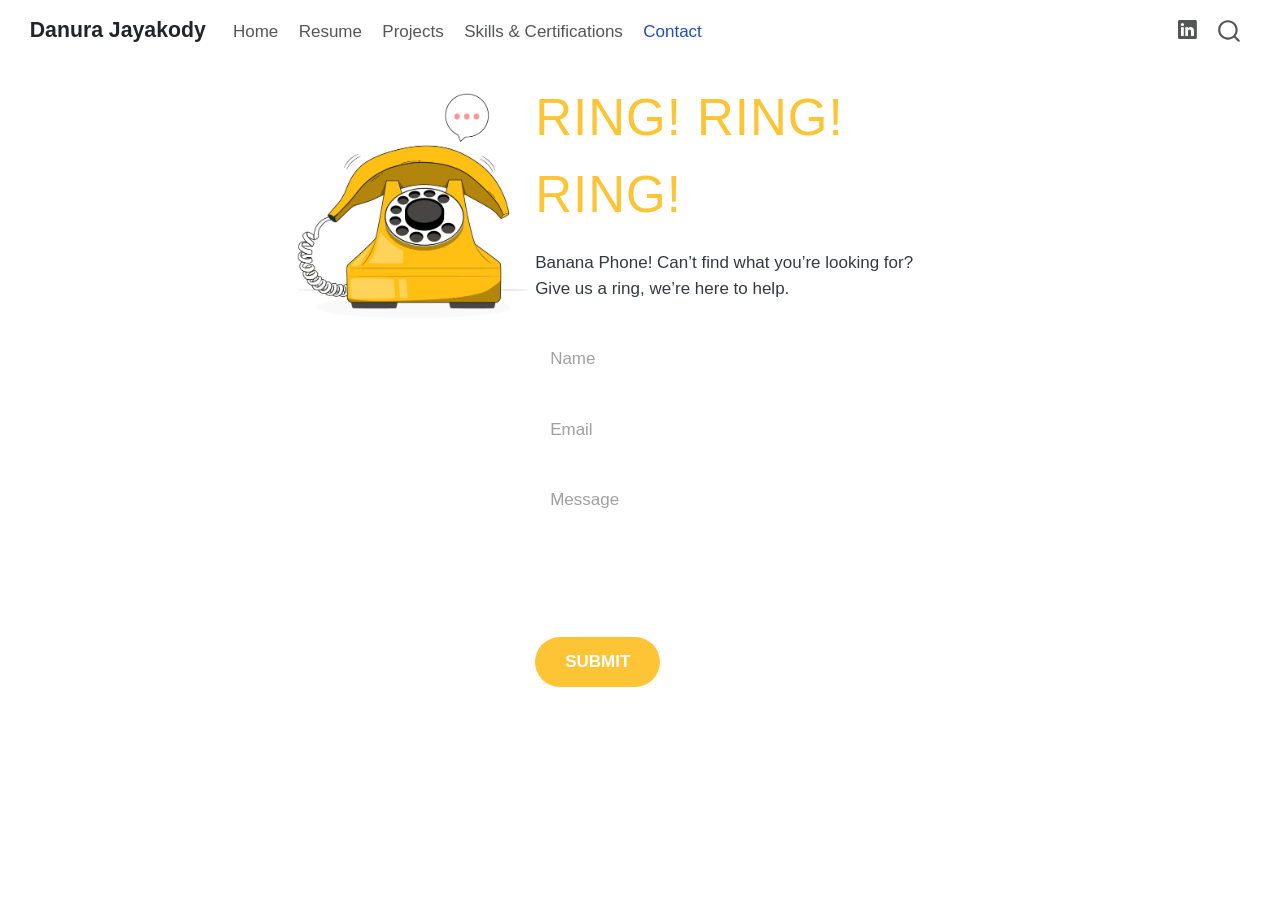
==== contact.html @ 10478c50 "Add files via upload" ====
<!DOCTYPE html>
<html xmlns="http://www.w3.org/1999/xhtml" lang="en" xml:lang="en"><head>

<meta charset="utf-8">
<meta name="generator" content="quarto-1.8.26">

<meta name="viewport" content="width=device-width, initial-scale=1.0, user-scalable=yes">


<title>contact – Danura Jayakody</title>
<style>
code{white-space: pre-wrap;}
span.smallcaps{font-variant: small-caps;}
div.columns{display: flex; gap: min(4vw, 1.5em);}
div.column{flex: auto; overflow-x: auto;}
div.hanging-indent{margin-left: 1.5em; text-indent: -1.5em;}
ul.task-list{list-style: none;}
ul.task-list li input[type="checkbox"] {
  width: 0.8em;
  margin: 0 0.8em 0.2em -1em; /* quarto-specific, see https://github.com/quarto-dev/quarto-cli/issues/4556 */ 
  vertical-align: middle;
}
</style>


<script src="site_libs/quarto-nav/quarto-nav.js"></script>
<script src="site_libs/quarto-nav/headroom.min.js"></script>
<script src="site_libs/clipboard/clipboard.min.js"></script>
<script src="site_libs/quarto-search/autocomplete.umd.js"></script>
<script src="site_libs/quarto-search/fuse.min.js"></script>
<script src="site_libs/quarto-search/quarto-search.js"></script>
<meta name="quarto:offset" content="./">
<script src="site_libs/quarto-html/quarto.js" type="module"></script>
<script src="site_libs/quarto-html/tabsets/tabsets.js" type="module"></script>
<script src="site_libs/quarto-html/axe/axe-check.js" type="module"></script>
<script src="site_libs/quarto-html/popper.min.js"></script>
<script src="site_libs/quarto-html/tippy.umd.min.js"></script>
<script src="site_libs/quarto-html/anchor.min.js"></script>
<link href="site_libs/quarto-html/tippy.css" rel="stylesheet">
<link href="site_libs/quarto-html/quarto-syntax-highlighting-587c61ba64f3a5504c4d52d930310e48.css" rel="stylesheet" id="quarto-text-highlighting-styles">
<script src="site_libs/bootstrap/bootstrap.min.js"></script>
<link href="site_libs/bootstrap/bootstrap-icons.css" rel="stylesheet">
<link href="site_libs/bootstrap/bootstrap-5b4ad623e5705c0698d39aec6f10cf02.min.css" rel="stylesheet" append-hash="true" id="quarto-bootstrap" data-mode="light">
<script id="quarto-search-options" type="application/json">{
  "location": "navbar",
  "copy-button": false,
  "collapse-after": 3,
  "panel-placement": "end",
  "type": "overlay",
  "limit": 50,
  "keyboard-shortcut": [
    "f",
    "/",
    "s"
  ],
  "show-item-context": false,
  "language": {
    "search-no-results-text": "No results",
    "search-matching-documents-text": "matching documents",
    "search-copy-link-title": "Copy link to search",
    "search-hide-matches-text": "Hide additional matches",
    "search-more-match-text": "more match in this document",
    "search-more-matches-text": "more matches in this document",
    "search-clear-button-title": "Clear",
    "search-text-placeholder": "",
    "search-detached-cancel-button-title": "Cancel",
    "search-submit-button-title": "Submit",
    "search-label": "Search"
  }
}</script>


<link rel="stylesheet" href="styles.css">
</head>

<body class="nav-fixed fullcontent quarto-light">

<div id="quarto-search-results"></div>
  <header id="quarto-header" class="headroom fixed-top">
    <nav class="navbar navbar-expand-lg " data-bs-theme="dark">
      <div class="navbar-container container-fluid">
      <div class="navbar-brand-container mx-auto">
    <a class="navbar-brand" href="./index.html">
    <span class="navbar-title">Danura Jayakody</span>
    </a>
  </div>
            <div id="quarto-search" class="" title="Search"></div>
          <button class="navbar-toggler" type="button" data-bs-toggle="collapse" data-bs-target="#navbarCollapse" aria-controls="navbarCollapse" role="menu" aria-expanded="false" aria-label="Toggle navigation" onclick="if (window.quartoToggleHeadroom) { window.quartoToggleHeadroom(); }">
  <span class="navbar-toggler-icon"></span>
</button>
          <div class="collapse navbar-collapse" id="navbarCollapse">
            <ul class="navbar-nav navbar-nav-scroll me-auto">
  <li class="nav-item">
    <a class="nav-link" href="./index.html"> 
<span class="menu-text">Home</span></a>
  </li>  
  <li class="nav-item">
    <a class="nav-link" href="./resume.html"> 
<span class="menu-text">Resume</span></a>
  </li>  
  <li class="nav-item">
    <a class="nav-link" href="./projects.html"> 
<span class="menu-text">Projects</span></a>
  </li>  
  <li class="nav-item">
    <a class="nav-link" href="./skills.html"> 
<span class="menu-text">Skills &amp; Certifications</span></a>
  </li>  
  <li class="nav-item">
    <a class="nav-link active" href="./contact.html" aria-current="page"> 
<span class="menu-text">Contact</span></a>
  </li>  
</ul>
            <ul class="navbar-nav navbar-nav-scroll ms-auto">
  <li class="nav-item compact">
    <a class="nav-link" href="https://www.linkedin.com/in/danura-jayakody/"> <i class="bi bi-linkedin" role="img" aria-label="LinkedIn">
</i> 
<span class="menu-text"></span></a>
  </li>  
</ul>
          </div> <!-- /navcollapse -->
            <div class="quarto-navbar-tools">
</div>
      </div> <!-- /container-fluid -->
    </nav>
</header>
<!-- content -->
<div id="quarto-content" class="quarto-container page-columns page-rows-contents page-layout-article page-navbar">
<!-- sidebar -->
<!-- margin-sidebar -->
    
<!-- main -->
<main class="content" id="quarto-document-content"><header id="title-block-header" class="quarto-title-block"></header>




<div class="contact-container">
<div class="columns">
<div class="column" style="width:35%;">
<p><img src="images/banana.png" class="img-fluid" alt="Banana illustration"></p>
</div><div class="column" style="width:65%;">
<div class="banana-title">
<p>RING! RING! RING!</p>
</div>
<div class="contact-subtitle">
<p>Banana Phone! Can’t find what you’re looking for?<br>
Give us a ring, we’re here to help.</p>
</div>
<form action="https://formspree.io/f/YOUR_FORM_ID" method="POST">
<input type="text" name="name" class="form-control" placeholder="Name" required=""> <input type="email" name="email" class="form-control" placeholder="Email" required="">
<textarea name="message" class="form-control" placeholder="Message" required=""></textarea>
<button type="submit" class="btn-yellow">
SUBMIT
</button>
</form>
</div>
</div>
</div>



</main> <!-- /main -->
<script id="quarto-html-after-body" type="application/javascript">
  window.document.addEventListener("DOMContentLoaded", function (event) {
    const icon = "";
    const anchorJS = new window.AnchorJS();
    anchorJS.options = {
      placement: 'right',
      icon: icon
    };
    anchorJS.add('.anchored');
    const isCodeAnnotation = (el) => {
      for (const clz of el.classList) {
        if (clz.startsWith('code-annotation-')) {                     
          return true;
        }
      }
      return false;
    }
    const onCopySuccess = function(e) {
      // button target
      const button = e.trigger;
      // don't keep focus
      button.blur();
      // flash "checked"
      button.classList.add('code-copy-button-checked');
      var currentTitle = button.getAttribute("title");
      button.setAttribute("title", "Copied!");
      let tooltip;
      if (window.bootstrap) {
        button.setAttribute("data-bs-toggle", "tooltip");
        button.setAttribute("data-bs-placement", "left");
        button.setAttribute("data-bs-title", "Copied!");
        tooltip = new bootstrap.Tooltip(button, 
          { trigger: "manual", 
            customClass: "code-copy-button-tooltip",
            offset: [0, -8]});
        tooltip.show();    
      }
      setTimeout(function() {
        if (tooltip) {
          tooltip.hide();
          button.removeAttribute("data-bs-title");
          button.removeAttribute("data-bs-toggle");
          button.removeAttribute("data-bs-placement");
        }
        button.setAttribute("title", currentTitle);
        button.classList.remove('code-copy-button-checked');
      }, 1000);
      // clear code selection
      e.clearSelection();
    }
    const getTextToCopy = function(trigger) {
      const outerScaffold = trigger.parentElement.cloneNode(true);
      const codeEl = outerScaffold.querySelector('code');
      for (const childEl of codeEl.children) {
        if (isCodeAnnotation(childEl)) {
          childEl.remove();
        }
      }
      return codeEl.innerText;
    }
    const clipboard = new window.ClipboardJS('.code-copy-button:not([data-in-quarto-modal])', {
      text: getTextToCopy
    });
    clipboard.on('success', onCopySuccess);
    if (window.document.getElementById('quarto-embedded-source-code-modal')) {
      const clipboardModal = new window.ClipboardJS('.code-copy-button[data-in-quarto-modal]', {
        text: getTextToCopy,
        container: window.document.getElementById('quarto-embedded-source-code-modal')
      });
      clipboardModal.on('success', onCopySuccess);
    }
      var localhostRegex = new RegExp(/^(?:http|https):\/\/localhost\:?[0-9]*\//);
      var mailtoRegex = new RegExp(/^mailto:/);
        var filterRegex = new RegExp('/' + window.location.host + '/');
      var isInternal = (href) => {
          return filterRegex.test(href) || localhostRegex.test(href) || mailtoRegex.test(href);
      }
      // Inspect non-navigation links and adorn them if external
     var links = window.document.querySelectorAll('a[href]:not(.nav-link):not(.navbar-brand):not(.toc-action):not(.sidebar-link):not(.sidebar-item-toggle):not(.pagination-link):not(.no-external):not([aria-hidden]):not(.dropdown-item):not(.quarto-navigation-tool):not(.about-link)');
      for (var i=0; i<links.length; i++) {
        const link = links[i];
        if (!isInternal(link.href)) {
          // undo the damage that might have been done by quarto-nav.js in the case of
          // links that we want to consider external
          if (link.dataset.originalHref !== undefined) {
            link.href = link.dataset.originalHref;
          }
        }
      }
    function tippyHover(el, contentFn, onTriggerFn, onUntriggerFn) {
      const config = {
        allowHTML: true,
        maxWidth: 500,
        delay: 100,
        arrow: false,
        appendTo: function(el) {
            return el.parentElement;
        },
        interactive: true,
        interactiveBorder: 10,
        theme: 'quarto',
        placement: 'bottom-start',
      };
      if (contentFn) {
        config.content = contentFn;
      }
      if (onTriggerFn) {
        config.onTrigger = onTriggerFn;
      }
      if (onUntriggerFn) {
        config.onUntrigger = onUntriggerFn;
      }
      window.tippy(el, config); 
    }
    const noterefs = window.document.querySelectorAll('a[role="doc-noteref"]');
    for (var i=0; i<noterefs.length; i++) {
      const ref = noterefs[i];
      tippyHover(ref, function() {
        // use id or data attribute instead here
        let href = ref.getAttribute('data-footnote-href') || ref.getAttribute('href');
        try { href = new URL(href).hash; } catch {}
        const id = href.replace(/^#\/?/, "");
        const note = window.document.getElementById(id);
        if (note) {
          return note.innerHTML;
        } else {
          return "";
        }
      });
    }
    const xrefs = window.document.querySelectorAll('a.quarto-xref');
    const processXRef = (id, note) => {
      // Strip column container classes
      const stripColumnClz = (el) => {
        el.classList.remove("page-full", "page-columns");
        if (el.children) {
          for (const child of el.children) {
            stripColumnClz(child);
          }
        }
      }
      stripColumnClz(note)
      if (id === null || id.startsWith('sec-')) {
        // Special case sections, only their first couple elements
        const container = document.createElement("div");
        if (note.children && note.children.length > 2) {
          container.appendChild(note.children[0].cloneNode(true));
          for (let i = 1; i < note.children.length; i++) {
            const child = note.children[i];
            if (child.tagName === "P" && child.innerText === "") {
              continue;
            } else {
              container.appendChild(child.cloneNode(true));
              break;
            }
          }
          if (window.Quarto?.typesetMath) {
            window.Quarto.typesetMath(container);
          }
          return container.innerHTML
        } else {
          if (window.Quarto?.typesetMath) {
            window.Quarto.typesetMath(note);
          }
          return note.innerHTML;
        }
      } else {
        // Remove any anchor links if they are present
        const anchorLink = note.querySelector('a.anchorjs-link');
        if (anchorLink) {
          anchorLink.remove();
        }
        if (window.Quarto?.typesetMath) {
          window.Quarto.typesetMath(note);
        }
        if (note.classList.contains("callout")) {
          return note.outerHTML;
        } else {
          return note.innerHTML;
        }
      }
    }
    for (var i=0; i<xrefs.length; i++) {
      const xref = xrefs[i];
      tippyHover(xref, undefined, function(instance) {
        instance.disable();
        let url = xref.getAttribute('href');
        let hash = undefined; 
        if (url.startsWith('#')) {
          hash = url;
        } else {
          try { hash = new URL(url).hash; } catch {}
        }
        if (hash) {
          const id = hash.replace(/^#\/?/, "");
          const note = window.document.getElementById(id);
          if (note !== null) {
            try {
              const html = processXRef(id, note.cloneNode(true));
              instance.setContent(html);
            } finally {
              instance.enable();
              instance.show();
            }
          } else {
            // See if we can fetch this
            fetch(url.split('#')[0])
            .then(res => res.text())
            .then(html => {
              const parser = new DOMParser();
              const htmlDoc = parser.parseFromString(html, "text/html");
              const note = htmlDoc.getElementById(id);
              if (note !== null) {
                const html = processXRef(id, note);
                instance.setContent(html);
              } 
            }).finally(() => {
              instance.enable();
              instance.show();
            });
          }
        } else {
          // See if we can fetch a full url (with no hash to target)
          // This is a special case and we should probably do some content thinning / targeting
          fetch(url)
          .then(res => res.text())
          .then(html => {
            const parser = new DOMParser();
            const htmlDoc = parser.parseFromString(html, "text/html");
            const note = htmlDoc.querySelector('main.content');
            if (note !== null) {
              // This should only happen for chapter cross references
              // (since there is no id in the URL)
              // remove the first header
              if (note.children.length > 0 && note.children[0].tagName === "HEADER") {
                note.children[0].remove();
              }
              const html = processXRef(null, note);
              instance.setContent(html);
            } 
          }).finally(() => {
            instance.enable();
            instance.show();
          });
        }
      }, function(instance) {
      });
    }
        let selectedAnnoteEl;
        const selectorForAnnotation = ( cell, annotation) => {
          let cellAttr = 'data-code-cell="' + cell + '"';
          let lineAttr = 'data-code-annotation="' +  annotation + '"';
          const selector = 'span[' + cellAttr + '][' + lineAttr + ']';
          return selector;
        }
        const selectCodeLines = (annoteEl) => {
          const doc = window.document;
          const targetCell = annoteEl.getAttribute("data-target-cell");
          const targetAnnotation = annoteEl.getAttribute("data-target-annotation");
          const annoteSpan = window.document.querySelector(selectorForAnnotation(targetCell, targetAnnotation));
          const lines = annoteSpan.getAttribute("data-code-lines").split(",");
          const lineIds = lines.map((line) => {
            return targetCell + "-" + line;
          })
          let top = null;
          let height = null;
          let parent = null;
          if (lineIds.length > 0) {
              //compute the position of the single el (top and bottom and make a div)
              const el = window.document.getElementById(lineIds[0]);
              top = el.offsetTop;
              height = el.offsetHeight;
              parent = el.parentElement.parentElement;
            if (lineIds.length > 1) {
              const lastEl = window.document.getElementById(lineIds[lineIds.length - 1]);
              const bottom = lastEl.offsetTop + lastEl.offsetHeight;
              height = bottom - top;
            }
            if (top !== null && height !== null && parent !== null) {
              // cook up a div (if necessary) and position it 
              let div = window.document.getElementById("code-annotation-line-highlight");
              if (div === null) {
                div = window.document.createElement("div");
                div.setAttribute("id", "code-annotation-line-highlight");
                div.style.position = 'absolute';
                parent.appendChild(div);
              }
              div.style.top = top - 2 + "px";
              div.style.height = height + 4 + "px";
              div.style.left = 0;
              let gutterDiv = window.document.getElementById("code-annotation-line-highlight-gutter");
              if (gutterDiv === null) {
                gutterDiv = window.document.createElement("div");
                gutterDiv.setAttribute("id", "code-annotation-line-highlight-gutter");
                gutterDiv.style.position = 'absolute';
                const codeCell = window.document.getElementById(targetCell);
                const gutter = codeCell.querySelector('.code-annotation-gutter');
                gutter.appendChild(gutterDiv);
              }
              gutterDiv.style.top = top - 2 + "px";
              gutterDiv.style.height = height + 4 + "px";
            }
            selectedAnnoteEl = annoteEl;
          }
        };
        const unselectCodeLines = () => {
          const elementsIds = ["code-annotation-line-highlight", "code-annotation-line-highlight-gutter"];
          elementsIds.forEach((elId) => {
            const div = window.document.getElementById(elId);
            if (div) {
              div.remove();
            }
          });
          selectedAnnoteEl = undefined;
        };
          // Handle positioning of the toggle
      window.addEventListener(
        "resize",
        throttle(() => {
          elRect = undefined;
          if (selectedAnnoteEl) {
            selectCodeLines(selectedAnnoteEl);
          }
        }, 10)
      );
      function throttle(fn, ms) {
      let throttle = false;
      let timer;
        return (...args) => {
          if(!throttle) { // first call gets through
              fn.apply(this, args);
              throttle = true;
          } else { // all the others get throttled
              if(timer) clearTimeout(timer); // cancel #2
              timer = setTimeout(() => {
                fn.apply(this, args);
                timer = throttle = false;
              }, ms);
          }
        };
      }
        // Attach click handler to the DT
        const annoteDls = window.document.querySelectorAll('dt[data-target-cell]');
        for (const annoteDlNode of annoteDls) {
          annoteDlNode.addEventListener('click', (event) => {
            const clickedEl = event.target;
            if (clickedEl !== selectedAnnoteEl) {
              unselectCodeLines();
              const activeEl = window.document.querySelector('dt[data-target-cell].code-annotation-active');
              if (activeEl) {
                activeEl.classList.remove('code-annotation-active');
              }
              selectCodeLines(clickedEl);
              clickedEl.classList.add('code-annotation-active');
            } else {
              // Unselect the line
              unselectCodeLines();
              clickedEl.classList.remove('code-annotation-active');
            }
          });
        }
    const findCites = (el) => {
      const parentEl = el.parentElement;
      if (parentEl) {
        const cites = parentEl.dataset.cites;
        if (cites) {
          return {
            el,
            cites: cites.split(' ')
          };
        } else {
          return findCites(el.parentElement)
        }
      } else {
        return undefined;
      }
    };
    var bibliorefs = window.document.querySelectorAll('a[role="doc-biblioref"]');
    for (var i=0; i<bibliorefs.length; i++) {
      const ref = bibliorefs[i];
      const citeInfo = findCites(ref);
      if (citeInfo) {
        tippyHover(citeInfo.el, function() {
          var popup = window.document.createElement('div');
          citeInfo.cites.forEach(function(cite) {
            var citeDiv = window.document.createElement('div');
            citeDiv.classList.add('hanging-indent');
            citeDiv.classList.add('csl-entry');
            var biblioDiv = window.document.getElementById('ref-' + cite);
            if (biblioDiv) {
              citeDiv.innerHTML = biblioDiv.innerHTML;
            }
            popup.appendChild(citeDiv);
          });
          return popup.innerHTML;
        });
      }
    }
  });
  </script>
</div> <!-- /content -->




</body></html>
---- site_libs/quarto-html/tippy.css ----
.tippy-box[data-animation=fade][data-state=hidden]{opacity:0}[data-tippy-root]{max-width:calc(100vw - 10px)}.tippy-box{position:relative;background-color:#333;color:#fff;border-radius:4px;font-size:14px;line-height:1.4;white-space:normal;outline:0;transition-property:transform,visibility,opacity}.tippy-box[data-placement^=top]>.tippy-arrow{bottom:0}.tippy-box[data-placement^=top]>.tippy-arrow:before{bottom:-7px;left:0;border-width:8px 8px 0;border-top-color:initial;transform-origin:center top}.tippy-box[data-placement^=bottom]>.tippy-arrow{top:0}.tippy-box[data-placement^=bottom]>.tippy-arrow:before{top:-7px;left:0;border-width:0 8px 8px;border-bottom-color:initial;transform-origin:center bottom}.tippy-box[data-placement^=left]>.tippy-arrow{right:0}.tippy-box[data-placement^=left]>.tippy-arrow:before{border-width:8px 0 8px 8px;border-left-color:initial;right:-7px;transform-origin:center left}.tippy-box[data-placement^=right]>.tippy-arrow{left:0}.tippy-box[data-placement^=right]>.tippy-arrow:before{left:-7px;border-width:8px 8px 8px 0;border-right-color:initial;transform-origin:center right}.tippy-box[data-inertia][data-state=visible]{transition-timing-function:cubic-bezier(.54,1.5,.38,1.11)}.tippy-arrow{width:16px;height:16px;color:#333}.tippy-arrow:before{content:"";position:absolute;border-color:transparent;border-style:solid}.tippy-content{position:relative;padding:5px 9px;z-index:1}
---- site_libs/quarto-html/quarto-syntax-highlighting-587c61ba64f3a5504c4d52d930310e48.css ----
/* quarto syntax highlight colors */
:root {
  --quarto-hl-ot-color: #003B4F;
  --quarto-hl-at-color: #657422;
  --quarto-hl-ss-color: #20794D;
  --quarto-hl-an-color: #5E5E5E;
  --quarto-hl-fu-color: #4758AB;
  --quarto-hl-st-color: #20794D;
  --quarto-hl-cf-color: #003B4F;
  --quarto-hl-op-color: #5E5E5E;
  --quarto-hl-er-color: #AD0000;
  --quarto-hl-bn-color: #AD0000;
  --quarto-hl-al-color: #AD0000;
  --quarto-hl-va-color: #111111;
  --quarto-hl-bu-color: inherit;
  --quarto-hl-ex-color: inherit;
  --quarto-hl-pp-color: #AD0000;
  --quarto-hl-in-color: #5E5E5E;
  --quarto-hl-vs-color: #20794D;
  --quarto-hl-wa-color: #5E5E5E;
  --quarto-hl-do-color: #5E5E5E;
  --quarto-hl-im-color: #00769E;
  --quarto-hl-ch-color: #20794D;
  --quarto-hl-dt-color: #AD0000;
  --quarto-hl-fl-color: #AD0000;
  --quarto-hl-co-color: #5E5E5E;
  --quarto-hl-cv-color: #5E5E5E;
  --quarto-hl-cn-color: #8f5902;
  --quarto-hl-sc-color: #5E5E5E;
  --quarto-hl-dv-color: #AD0000;
  --quarto-hl-kw-color: #003B4F;
}

/* other quarto variables */
:root {
  --quarto-font-monospace: SFMono-Regular, Menlo, Monaco, Consolas, "Liberation Mono", "Courier New", monospace;
}

/* syntax highlight based on Pandoc's rules */
pre > code.sourceCode > span {
  color: #003B4F;
}

code.sourceCode > span {
  color: #003B4F;
}

div.sourceCode,
div.sourceCode pre.sourceCode {
  color: #003B4F;
}

/* Normal */
code span {
  color: #003B4F;
}

/* Alert */
code span.al {
  color: #AD0000;
  font-style: inherit;
}

/* Annotation */
code span.an {
  color: #5E5E5E;
  font-style: inherit;
}

/* Attribute */
code span.at {
  color: #657422;
  font-style: inherit;
}

/* BaseN */
code span.bn {
  color: #AD0000;
  font-style: inherit;
}

/* BuiltIn */
code span.bu {
  font-style: inherit;
}

/* ControlFlow */
code span.cf {
  color: #003B4F;
  font-weight: bold;
  font-style: inherit;
}

/* Char */
code span.ch {
  color: #20794D;
  font-style: inherit;
}

/* Constant */
code span.cn {
  color: #8f5902;
  font-style: inherit;
}

/* Comment */
code span.co {
  color: #5E5E5E;
  font-style: inherit;
}

/* CommentVar */
code span.cv {
  color: #5E5E5E;
  font-style: italic;
}

/* Documentation */
code span.do {
  color: #5E5E5E;
  font-style: italic;
}

/* DataType */
code span.dt {
  color: #AD0000;
  font-style: inherit;
}

/* DecVal */
code span.dv {
  color: #AD0000;
  font-style: inherit;
}

/* Error */
code span.er {
  color: #AD0000;
  font-style: inherit;
}

/* Extension */
code span.ex {
  font-style: inherit;
}

/* Float */
code span.fl {
  color: #AD0000;
  font-style: inherit;
}

/* Function */
code span.fu {
  color: #4758AB;
  font-style: inherit;
}

/* Import */
code span.im {
  color: #00769E;
  font-style: inherit;
}

/* Information */
code span.in {
  color: #5E5E5E;
  font-style: inherit;
}

/* Keyword */
code span.kw {
  color: #003B4F;
  font-weight: bold;
  font-style: inherit;
}

/* Operator */
code span.op {
  color: #5E5E5E;
  font-style: inherit;
}

/* Other */
code span.ot {
  color: #003B4F;
  font-style: inherit;
}

/* Preprocessor */
code span.pp {
  color: #AD0000;
  font-style: inherit;
}

/* SpecialChar */
code span.sc {
  color: #5E5E5E;
  font-style: inherit;
}

/* SpecialString */
code span.ss {
  color: #20794D;
  font-style: inherit;
}

/* String */
code span.st {
  color: #20794D;
  font-style: inherit;
}

/* Variable */
code span.va {
  color: #111111;
  font-style: inherit;
}

/* VerbatimString */
code span.vs {
  color: #20794D;
  font-style: inherit;
}

/* Warning */
code span.wa {
  color: #5E5E5E;
  font-style: italic;
}

.prevent-inlining {
  content: "</";
}

/*# sourceMappingURL=2dce1cc6c82594539e1579de68416b47.css.map */
---- styles.css ----
@media (min-width: 992px) {
  body .page-columns {
    display: block;
  }
}


/* Typography and Colors */
:root {
    --primary-yellow: #fdc435;
    --text-dark: #212529;
    --text-gray: #6c757d;
    --bg-white: #ffffff;
  }
  
  body {
    font-family: 'Nunito', sans-serif;
  }
  
  /* Navbar styling */
  .navbar {
    background-color: transparent !important;
    position: absolute;
    width: 100%;
    z-index: 10;
    background: var(--bg-white) !important;
  }
  
  .navbar-brand {
    font-weight: bold;
    color: var(--text-dark) !important;
  }
  
  /* Hero Section Layout (Home Page) */
  .hero-container {
    display: flex;
    align-items: center;
    min-height: 100vh;
    position: relative;
    overflow: hidden;
    padding-top: 50px;
  }
  
  .hero-text {
    flex: 1;
    padding: 5% 10%;
    z-index: 2;
  }
  
  .hero-role {
    color: var(--primary-yellow);
    font-weight: bold;
    text-transform: uppercase;
    letter-spacing: 2px;
    margin-bottom: 10px;
  }
  
  .hero-title {
    font-family: 'Playfair Display', serif;
    font-size: 4rem;
    font-weight: 700;
    line-height: 1.2;
    color: var(--text-dark);
    margin-bottom: 20px;
  }
  
  .hero-desc {
    color: var(--text-gray);
    font-size: 1.1rem;
    margin-bottom: 30px;
    max-width: 400px;
  }
  
  /* Buttons */
  .btn-custom-primary {
    background-color: var(--primary-yellow);
    color: var(--text-dark);
    padding: 10px 25px;
    border-radius: 5px;
    font-weight: bold;
    text-decoration: none;
    border: none;
    margin-right: 15px;
  }
  
  .btn-custom-secondary {
    background-color: transparent;
    color: var(--text-dark);
    padding: 10px 25px;
    border-radius: 5px;
    font-weight: bold;
    text-decoration: none;
    border: 2px solid var(--text-dark);
  }
  
  /* Hero Image & Yellow Background */
  .hero-image-wrapper {
    flex: 1;
    position: relative;
    height: 90vh;
    display: flex;
    justify-content: center;
    align-items: flex-end;
  }
  
  /* Simulated wavy background using clip-path */
  .yellow-blob {
    position: absolute;
    right: 0;
    top: -10%;
    width: 120%;
    height: 120%;
    background-color: var(--primary-yellow);
    clip-path: path('M0,300 C150,400 250,100 400,200 C550,300 600,0 800,0 L800,800 L0,800 Z');
    z-index: 0;
    border-bottom-left-radius: 50%;
  }

  .yellow-blob img{
    width: 100%;
    height: 100%;
    object-fit: cover;
  }
  
  /* .hero-img {
    z-index: 1;
    max-width: 80%;
    height: auto;
  } */
  

  /* Resume Specific Layout */
.resume-container {
  /* width: calc(100% - 375px); */
  margin: 40px 50px;
  display: grid;
  grid-template-columns: 2fr 1fr;
  background-color: #F4F2F0;
  box-shadow: 0 4px 8px rgba(0,0,0,0.1);
  /* max-width: 1000px;
  margin: 0 auto; */
}

.resume-main {
  padding: 40px;
  background-color: #F4F2F0;
}

.resume-sidebar {
  padding: 40px;
  background-color: var(--primary-yellow); /* Sage green sidebar */
  /* #C2D6CE */
}

/* Typography for Resume */
.name-title {
  font-size: 3rem;
  font-weight: 800;
  color: #4A4341;
  line-height: 1.1;
  margin-bottom: 0;
}

.job-title {
  font-size: 1.5rem;
  color: var(--primary-yellow); /* Darker peach */
  font-weight: 800;
  margin-top: 0;
  margin-bottom: 30px;
}

.job-role {
  font-weight: bold;
  font-size: 1.1rem;
  margin-bottom: 0;
}

.job-dates {
  font-size: 0.9rem;
  color: #666;
  margin-top: 0;
  margin-bottom: 10px;
}


/* Project Page Styles */
.page-title {
  margin: 40px 50px;
  text-align: center;
}

.page-title::after {
  content: '';
  display: block;
  width: 60px;
  height: 2px;
  background-color: #F7C548;
  margin: 10px auto;
}

/* Project Cards Layout */

.project-container {
  display: flex;
  flex-direction: column;
  gap: 40px;
  max-width: 900px;
  margin: 0 auto;
  padding: 20px;
}

.project-card {
  display: flex;
  background: #FFFFFF;
  border-radius: 12px;
  overflow: hidden;
  box-shadow: 0 10px 30px rgba(0,0,0,0.05);
  height: 350px;
}

.project-card.reverse {
  flex-direction: row-reverse;
}

.project-text {
  flex: 1;
  padding: 50px 40px;
  display: flex;
  flex-direction: column;
  justify-content: center;
}

.project-text h2 {
  margin-top: 0;
  font-size: 1.8rem;
}

.project-text p {
  color: #888;
  line-height: 1.6;
  font-size: 0.95rem;
  margin-bottom: 30px;
}

.project-image {
  flex: 1;
  background-size: cover;
  background-position: center;
}

/* Button Styling */
.btn {
  display: inline-block;
  padding: 8px 20px;
  border: 1px solid #333;
  border-radius: 20px;
  text-decoration: none;
  color: #333;
  font-weight: 600;
  font-size: 0.85rem;
  width: fit-content;
  transition: all 0.3s ease;
}

.btn:hover {
  background: #333;
  color: #fff;
}

/* Contact Page style */

.banana-title {
  color: var(--primary-yellow);
  font-size: 3rem;
  text-transform: uppercase;
  letter-spacing: 1px;
  margin-bottom: 0.5rem;
}

/* Buttons */
.btn-yellow {
  background-color: var(--primary-yellow);
  color: white;
  border: none;
  padding: 12px 30px;
  border-radius: 25px;
  font-weight: bold;
  text-transform: uppercase;
  cursor: pointer;
  transition: opacity 0.3s ease;
  text-decoration: none;
  display: inline-block;
}

.btn-yellow:hover {
  opacity: 0.8;
  color: white;
}

/* Contact Page Specific Layout */
.contact-container {
  display: flex;
  align-items: center;
  justify-content: center;
  gap: 50px;
  margin: 50px;
}

.contact-image img {
  max-width: 400px;
  height: auto;
}

.contact-form {
  max-width: 400px;
  width: 100%;
}

.contact-subtitle {
  color: var(--text-light);
  margin-bottom: 30px;
  line-height: 1.5;
}

/* Form Inputs */
.form-control {
  width: 100%;
  background-color: var(--bg-input);
  border: none;
  padding: 15px;
  margin-bottom: 15px;
  border-radius: 4px;
  font-size: 1rem;
  color: var(--text-dark);
}

.form-control::placeholder {
  color: #a0a0a0;
}

textarea.form-control {
  height: 150px;
  resize: none;
}

.submit-container {
  text-align: right;
}





/* djjfls */

.page-layout-article,
.page-layout-full,
#quarto-content,
.content,
main.content {
  width: 100% !important;
  max-width: 100% !important;
}

.resume-page {
  display: grid;
  width: 100%;
  max-width: 100%;
  grid-template-columns: 2rem 1fr 2rem;
  gap: 0;
}

.resume-wrapper {
  grid-column: 2;
  width: 100%;
  max-width: 100%;
}

.resume-panel {
  display: grid;
  grid-template-columns: 2fr 1fr;
  width: 100%;
}

.level3{
  padding: 0 30px;
}

/* Skills Page Styles */

/* Skills Page Specific UI */
.features-section {
  padding: 40px 0;
}

.feature-badge {
  background-color: #f7b731;
  color: #000;
  padding: 5px 10px;
  border-radius: 4px;
  font-size: 0.8rem;
  font-weight: bold;
  text-transform: uppercase;
  display: inline-block;
  margin-bottom: 15px;
}

.features-header {
  display: flex;
  justify-content: space-between;
  align-items: center;
  margin-bottom: 40px;
}

.features-header h1 {
  font-size: 2.5rem;
  font-weight: bold;
  margin: 0;
}

.highlight-text {
  color: #f7b731;
  border: 1px solid #f7b731;
  padding: 0 10px;
  border-radius: 4px;
}

.features-desc {
  max-width: 300px;
  font-size: 0.9rem;
  color: #555;
}

.card-grid {
  display: grid;
  grid-template-columns: repeat(auto-fit, minmax(220px, 1fr));
  gap: 20px;
}

.feature-card {
  border: 1px solid #f7b731;
  border-radius: 8px;
  padding: 30px 20px;
  background-color: #fff;
  transition: transform 0.3s ease;
}

.feature-card:hover {
  transform: translateY(-5px);
  box-shadow: 0 10px 20px rgba(247, 183, 49, 0.2);
}

.feature-card h3 {
  font-size: 1.2rem;
  margin-bottom: 20px;
  font-weight: 600;
}

.icon-box {
  background-color: #f7b731;
  border-radius: 8px;
  width: 60px;
  height: 60px;
  display: flex;
  align-items: center;
  justify-content: center;
  margin-bottom: 20px;
}

.icon-box img {
  width: 40px;
  height: 40px;
}

.feature-card p {
  font-size: 0.85rem;
  color: #666;
  line-height: 1.5;
}
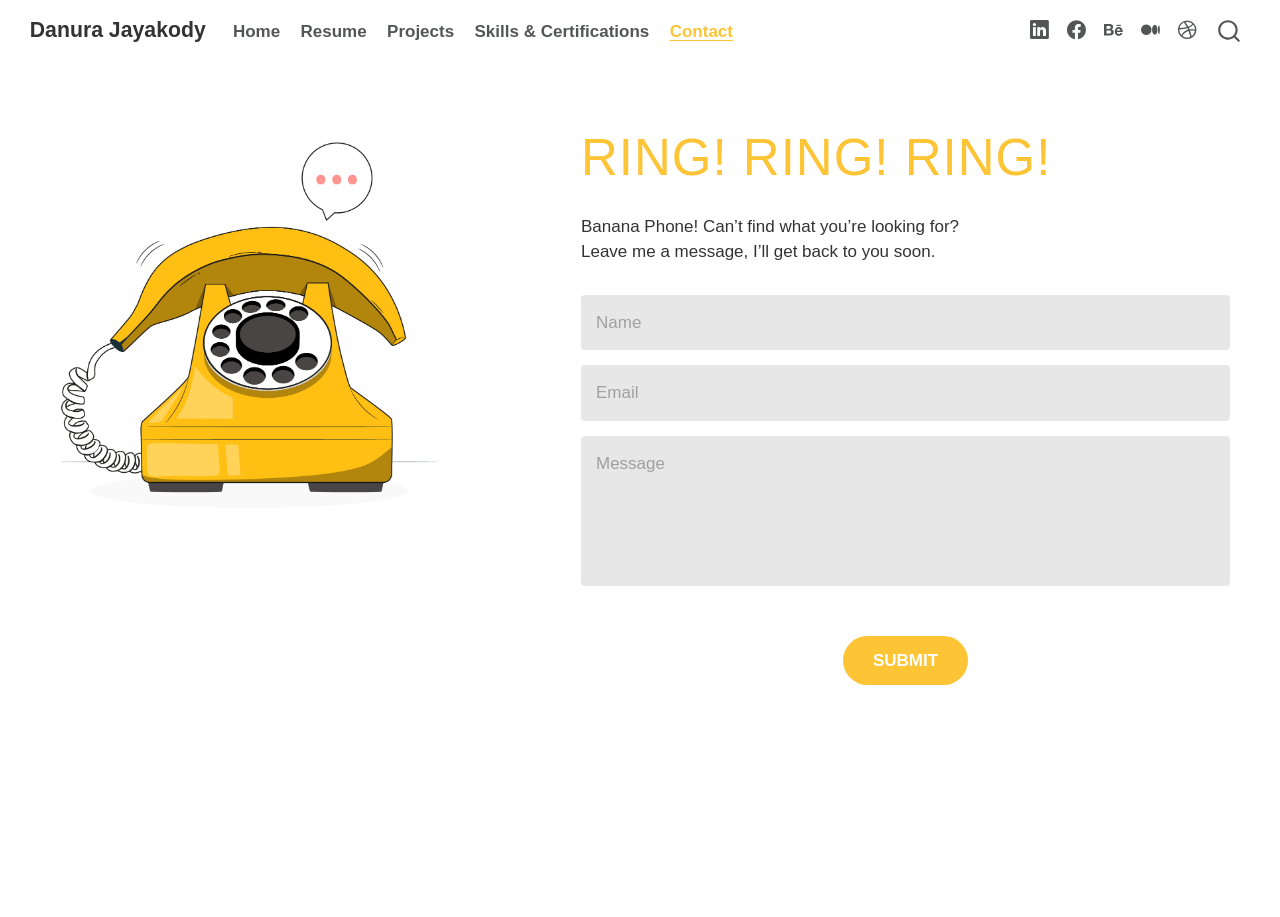
==== commit 4ead93be: "Add files via upload" ====
--- a/contact.html
+++ b/contact.html
@@ -117,6 +117,26 @@
 </i> 
 <span class="menu-text"></span></a>
   </li>  
+  <li class="nav-item compact">
+    <a class="nav-link" href="https://www.facebook.com/ishara.danura/"> <i class="bi bi-facebook" role="img" aria-label="Facebook">
+</i> 
+<span class="menu-text"></span></a>
+  </li>  
+  <li class="nav-item compact">
+    <a class="nav-link" href="https://www.behance.net/danurajayakody"> <i class="bi bi-behance" role="img" aria-label="Behance">
+</i> 
+<span class="menu-text"></span></a>
+  </li>  
+  <li class="nav-item compact">
+    <a class="nav-link" href="https://medium.com/@danurajayakody"> <i class="bi bi-medium" role="img" aria-label="Medium">
+</i> 
+<span class="menu-text"></span></a>
+  </li>  
+  <li class="nav-item compact">
+    <a class="nav-link" href="https://dribbble.com/danurajayakody"> <i class="bi bi-dribbble" role="img" aria-label="Dribble">
+</i> 
+<span class="menu-text"></span></a>
+  </li>  
 </ul>
           </div> <!-- /navcollapse -->
             <div class="quarto-navbar-tools">
@@ -137,15 +157,15 @@
 
 <div class="contact-container">
 <div class="columns">
-<div class="column" style="width:35%;">
+<div class="column" style="width:45%;">
 <p><img src="images/banana.png" class="img-fluid" alt="Banana illustration"></p>
-</div><div class="column" style="width:65%;">
+</div><div class="column" style="width:55%;">
 <div class="banana-title">
 <p>RING! RING! RING!</p>
 </div>
 <div class="contact-subtitle">
 <p>Banana Phone! Can’t find what you’re looking for?<br>
-Give us a ring, we’re here to help.</p>
+Leave me a message, I’ll get back to you soon.</p>
 </div>
 <form action="https://formspree.io/f/YOUR_FORM_ID" method="POST">
 <input type="text" name="name" class="form-control" placeholder="Name" required=""> <input type="email" name="email" class="form-control" placeholder="Email" required="">
--- a/styles.css
+++ b/styles.css
@@ -11,6 +11,9 @@
     --text-dark: #212529;
     --text-gray: #6c757d;
     --bg-white: #ffffff;
+    --secondary-yellow: #ffb775;
+    --text-dark: #333333;
+    --text-light: #e7e7e7;
   }
   
   body {
@@ -24,11 +27,23 @@
     width: 100%;
     z-index: 10;
     background: var(--bg-white) !important;
+    font-weight: 700;
   }
   
   .navbar-brand {
     font-weight: bold;
     color: var(--text-dark) !important;
+  }
+
+  .navbar-nav .nav-link.active, .navbar-nav .nav-link.show{
+    font-weight: 700;
+    text-decoration: underline;
+    color: var(--primary-yellow);
+  }
+
+  .nav-link:hover, .nav-link:focus{
+    font-weight: 700;
+    color: var(--primary-yellow);
   }
   
   /* Hero Section Layout (Home Page) */
@@ -185,7 +200,7 @@
 
 /* Project Page Styles */
 .page-title {
-  margin: 40px 50px;
+  margin: 90px 50px;
   text-align: center;
 }
 
@@ -303,7 +318,16 @@
   align-items: center;
   justify-content: center;
   gap: 50px;
-  margin: 50px;
+  margin: 90px 50px 50px;
+}
+
+.contact-container .img-fluid{
+  width: 75%;
+}
+
+.contact-container .btn-yellow{
+  display: block;
+  margin: 50px auto;
 }
 
 .contact-image img {
@@ -317,7 +341,7 @@
 }
 
 .contact-subtitle {
-  color: var(--text-light);
+  color: var(--text-dark);
   margin-bottom: 30px;
   line-height: 1.5;
 }
@@ -325,7 +349,7 @@
 /* Form Inputs */
 .form-control {
   width: 100%;
-  background-color: var(--bg-input);
+  background-color: var(--text-light);
   border: none;
   padding: 15px;
   margin-bottom: 15px;
@@ -384,6 +408,27 @@
 
 .level3{
   padding: 0 30px;
+}
+
+.resume-btn {
+  margin-left: 50px;
+  display: inline-block;
+  margin-top: 1.5rem;
+  padding: 0.9rem 1.4rem;
+  background-color: #ffd54f;
+  color: #111111 !important;
+  font-weight: 700;
+  text-decoration: none;
+  border-radius: 999px;
+  transition: all 0.3s ease;
+  box-shadow: 0 8px 20px rgba(255, 213, 79, 0.25);
+}
+
+.resume-btn:hover {
+  background-color: #ffca28;
+  color: #000000 !important;
+  transform: translateY(-2px);
+  text-decoration: none;
 }
 
 /* Skills Page Styles */
@@ -476,4 +521,161 @@
   font-size: 0.85rem;
   color: #666;
   line-height: 1.5;
-}+}
+
+@media (min-width: 992px) {
+  body.fullcontent:not(.floating):not(.docked) .page-columns {
+    display: block;
+  }
+}
+
+/* Skills 2nd set 
+ */
+
+.skills-contain{
+  margin: 0 50px;
+}
+
+/* Hero */
+.skills-hero {
+  text-align: justify;
+  font-size: 3rem;
+  font-weight: 800;
+  margin-top: 2rem;
+  margin-bottom: 1rem;
+  color: #ffd54f;
+}
+
+.skills-wrapper {
+  max-width: 1200px;
+  margin: 0 auto;
+  padding: 2rem 1.5rem 4rem 1.5rem;
+}
+
+.skills-intro {
+  text-align: center;
+  max-width: 850px;
+  margin: 0 auto 3rem auto;
+  font-size: 1.1rem;
+  color: #dddddd;
+}
+
+.skills-intro h3 {
+  color: #ffd54f;
+  font-size: 1.6rem;
+  margin-bottom: 0.8rem;
+}
+
+/* Section Titles */
+.section-title {
+  text-align: center;
+  color: #ffd54f;
+  font-size: 2.2rem;
+  font-weight: 700;
+  margin-top: 4rem;
+  margin-bottom: 2rem;
+}
+
+/* Skill Cards */
+.skills-grid {
+  display: grid;
+  grid-template-columns: repeat(auto-fit, minmax(260px, 1fr));
+  gap: 1.5rem;
+  margin-top: 2rem;
+}
+
+.skill-card {
+  background: #fff;
+  border-radius: 20px;
+  padding: 1.5rem;
+  transition: transform 0.3s ease, border-color 0.3s ease, box-shadow 0.3s ease;
+  border: 2px solid transparent; /* 1. Create transparent space */
+  border-radius: 10px;           /* 2. Radius works now! */
+  background-image: 
+    linear-gradient(white, white), /* 3. Inner color */
+    linear-gradient(180deg, rgba(42, 123, 155, 1) 0%, rgba(87, 199, 133, 1) 50%); /* 4. Border Gradient */
+  background-origin: border-box;
+  background-clip: padding-box, border-box; /* 5. Clip correctly */
+}
+
+.skill-card:hover {
+  transform: translateY(-6px);
+  border-color: #ffd54f;
+  box-shadow: 0 12px 35px rgba(255, 213, 79, 0.12);
+}
+
+.skill-card h3 {
+  font-size: 1.3rem;
+  margin-bottom: 1rem;
+}
+
+.skill-card ul,
+.skill-card li {
+  margin: 0;
+  padding: 0;
+  list-style: none;
+}
+
+.skill-card li,
+.skill-card p {
+  margin-bottom: 0.55rem;
+}
+
+/* Tech Pills */
+.tech-stack {
+  max-width: 1000px;
+  margin: 0 auto;
+  display: flex;
+  flex-wrap: wrap;
+  gap: 0.9rem;
+  justify-content: center;
+}
+
+.tech-pill {
+  display: inline-block;
+  border: 2px solid var(--primary-yellow);
+  padding: 0.8rem 1.1rem;
+  border-radius: 999px;
+  font-weight: 600;
+  transition: all 0.3s ease;
+}
+
+.tech-pill p {
+  margin: 0 !important;
+}
+
+.tech-pill:hover {
+  background: #ffd54f;
+  color: #111111;
+  transform: translateY(-2px);
+}
+
+/* Strength Cards */
+.strengths-grid {
+  max-width: 1100px;
+  margin: 0 auto 4rem auto;
+  display: grid;
+  grid-template-columns: repeat(auto-fit, minmax(240px, 1fr));
+  gap: 1.5rem;
+}
+
+.strength-card {
+  border: 2px solid transparent; /* 1. Create transparent space */
+  border-radius: 10px;           /* 2. Radius works now! */
+  background-image: 
+    linear-gradient(white, white), /* 3. Inner color */
+    linear-gradient(180deg, rgba(42, 123, 155, 1) 0%, rgba(87, 199, 133, 1) 50%); /* 4. Border Gradient */
+  background-origin: border-box;
+  background-clip: padding-box, border-box; /* 5. Clip correctly */
+  padding: 1.4rem;
+  border-radius: 16px;
+}
+
+.strength-card h3 {
+  margin-bottom: 0.7rem;
+  font-size: 1.2rem;
+}
+
+.skills-contain h2{
+  border-bottom: none !important;
+}
